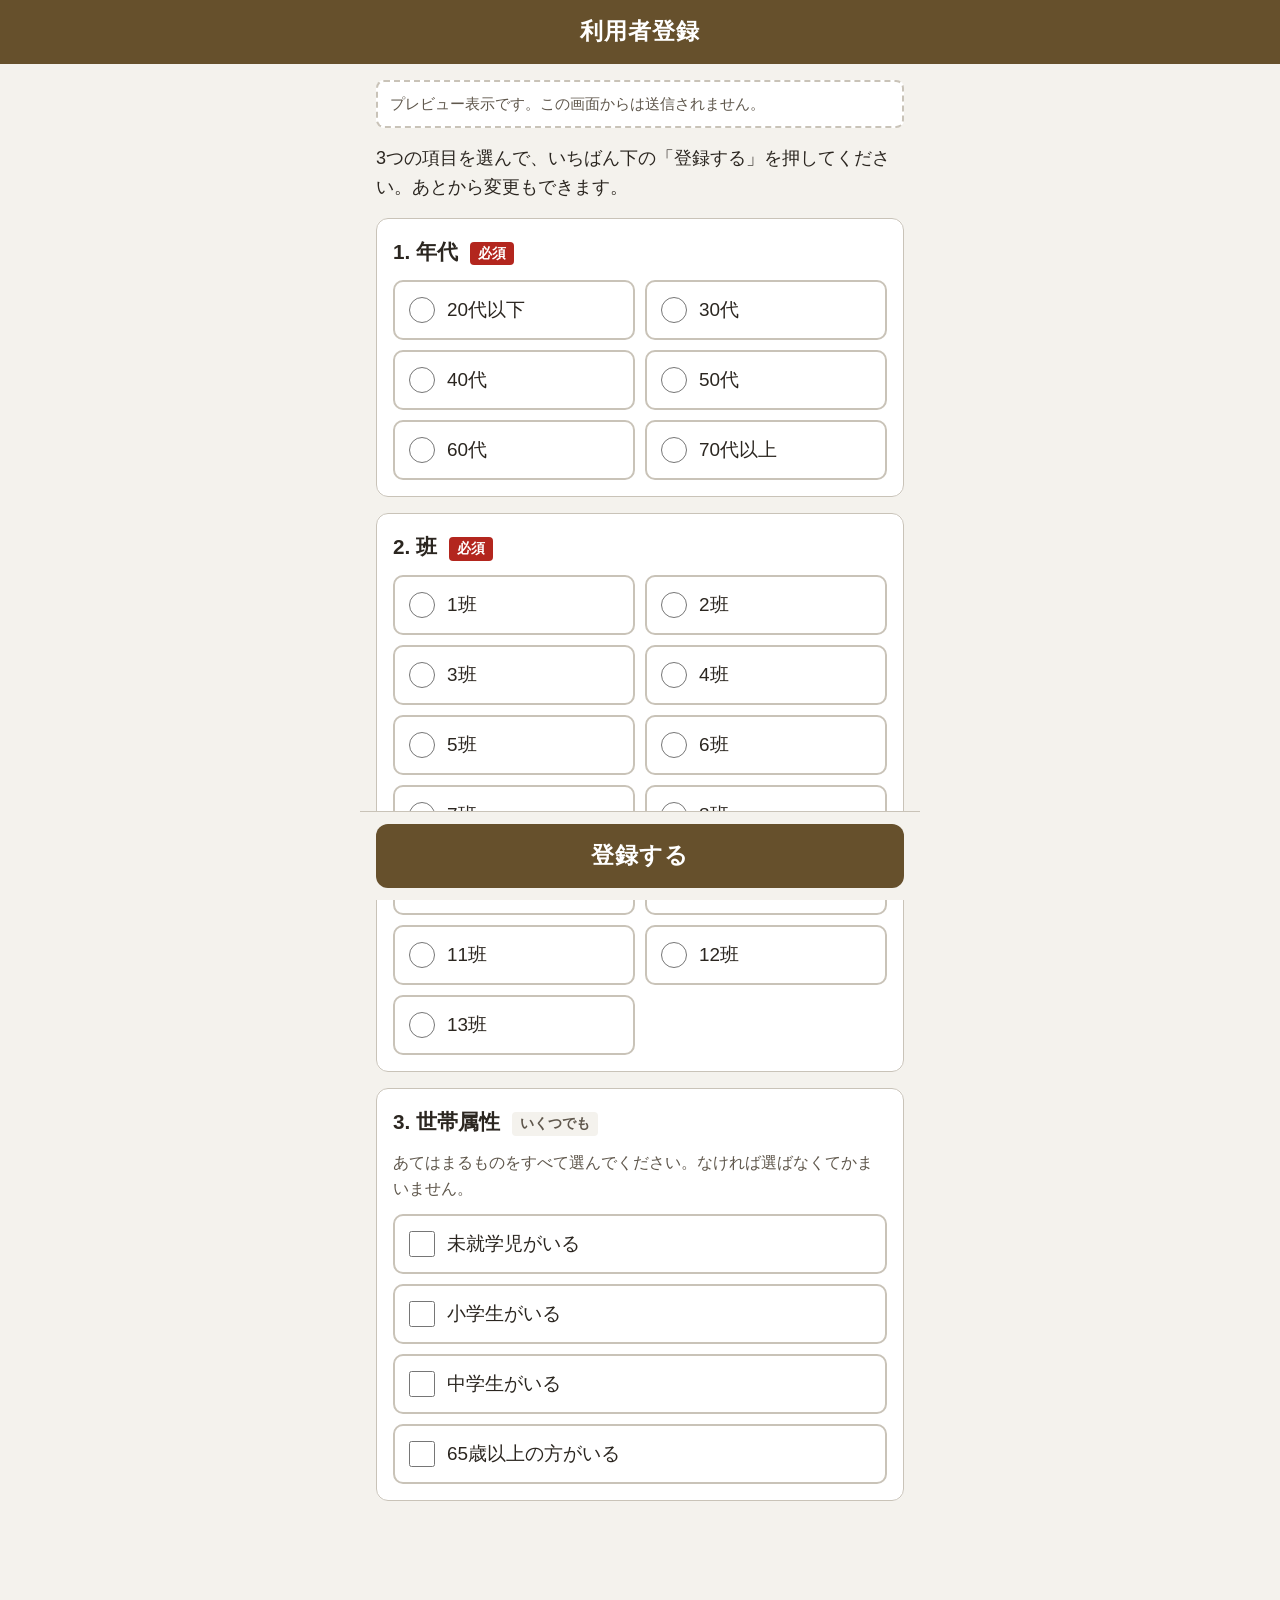
==== index.html @ 04832613 "利用者登録フォームを追加" ====
<!DOCTYPE html>
<html lang="ja">
<head>
  <meta charset="utf-8">
  <meta name="viewport" content="width=device-width, initial-scale=1, viewport-fit=cover">
  <meta name="robots" content="noindex">
  <title>利用者登録</title>
  <link rel="stylesheet" href="style.css">
</head>
<body>
  <header class="header">
    <h1>利用者登録</h1>
  </header>

  <main class="main">
    <p id="preview-banner" class="banner" hidden>プレビュー表示です。この画面からは送信されません。</p>
    <p id="loading" class="status">読み込み中です…</p>
    <p id="fatal" class="status status-error" role="alert" hidden></p>

    <form id="form" novalidate hidden>
      <p class="lead">3つの項目を選んで、いちばん下の「登録する」を押してください。あとから変更もできます。</p>

      <fieldset class="field" id="field-age">
        <legend>1. 年代 <span class="tag tag-required">必須</span></legend>
        <div class="choices choices-2col">
          <label class="choice"><input type="radio" name="age" value="20代以下"><span>20代以下</span></label>
          <label class="choice"><input type="radio" name="age" value="30代"><span>30代</span></label>
          <label class="choice"><input type="radio" name="age" value="40代"><span>40代</span></label>
          <label class="choice"><input type="radio" name="age" value="50代"><span>50代</span></label>
          <label class="choice"><input type="radio" name="age" value="60代"><span>60代</span></label>
          <label class="choice"><input type="radio" name="age" value="70代以上"><span>70代以上</span></label>
        </div>
        <p class="field-error" id="error-age" hidden></p>
      </fieldset>

      <fieldset class="field" id="field-han">
        <legend>2. 班 <span class="tag tag-required">必須</span></legend>
        <!-- 選択肢は config.js の HAN_OPTIONS から作られます -->
        <div class="choices choices-2col" id="han-choices"></div>
        <p class="field-error" id="error-han" hidden></p>
      </fieldset>

      <fieldset class="field" id="field-household">
        <legend>3. 世帯属性 <span class="tag">いくつでも</span></legend>
        <p class="hint">あてはまるものをすべて選んでください。なければ選ばなくてかまいません。</p>
        <div class="choices">
          <label class="choice"><input type="checkbox" name="household" value="preschool"><span>未就学児がいる</span></label>
          <label class="choice"><input type="checkbox" name="household" value="elementary"><span>小学生がいる</span></label>
          <label class="choice"><input type="checkbox" name="household" value="juniorHigh"><span>中学生がいる</span></label>
          <label class="choice"><input type="checkbox" name="household" value="senior"><span>65歳以上の方がいる</span></label>
        </div>
      </fieldset>


      <div class="submit-bar">
        <p id="form-error" class="form-error" role="alert" hidden></p>
        <button type="submit" id="submit" class="button">登録する</button>
      </div>
    </form>

    <section id="done" class="done" hidden>
      <p class="done-mark" aria-hidden="true">✓</p>
      <h2 id="done-title" tabindex="-1">登録ありがとうございました</h2>
      <p id="done-note" class="done-note"></p>
      <button type="button" id="close" class="button">閉じる</button>
    </section>
  </main>

  <script charset="utf-8" src="https://static.line-scdn.net/liff/edge/2/sdk.js"></script>
  <script src="config.js"></script>
  <script src="app.js"></script>
</body>
</html>
---- style.css ----
:root {
  color-scheme: light;
  --bg: #f4f2ed;
  --surface: #ffffff;
  --text: #2b2620;
  --text-sub: #5f574c;
  --line: #c9c3b8;
  --accent: #66502c;
  --accent-soft: #f1ebdf;
  --error: #b3261e;
  --error-soft: #fdeceb;
}

* {
  box-sizing: border-box;
}

html {
  font-size: 18px;
  -webkit-text-size-adjust: 100%;
}

body {
  margin: 0;
  background: var(--bg);
  color: var(--text);
  font-family: -apple-system, BlinkMacSystemFont, "Hiragino Sans", "Noto Sans JP", "Yu Gothic", sans-serif;
  line-height: 1.6;
}

[hidden] {
  display: none !important;
}

.header {
  background: var(--accent);
  color: #fff;
  padding: 14px 16px;
  padding-top: calc(14px + env(safe-area-inset-top));
}

.header h1 {
  margin: 0;
  font-size: 1.25rem;
  text-align: center;
  letter-spacing: 0.05em;
}

.main {
  max-width: 560px;
  margin: 0 auto;
  padding: 16px 16px 0;
}

.banner {
  margin: 0 0 16px;
  padding: 10px 12px;
  border: 2px dashed var(--line);
  border-radius: 8px;
  background: var(--surface);
  color: var(--text-sub);
  font-size: 0.85rem;
}

.status {
  margin: 48px 0;
  text-align: center;
  color: var(--text-sub);
}

.status-error {
  padding: 16px;
  border-radius: 10px;
  background: var(--error-soft);
  color: var(--error);
  font-weight: 700;
  text-align: left;
}

.lead {
  margin: 0 0 16px;
}

.field {
  min-width: 0;
  margin: 0 0 16px;
  padding: 16px;
  border: 1px solid var(--line);
  border-radius: 12px;
  background: var(--surface);
}

.field legend {
  float: left;
  width: 100%;
  margin: 0 0 12px;
  padding: 0;
  font-size: 1.15rem;
  font-weight: 700;
}

.field legend + * {
  clear: both;
}

.field.has-error {
  border: 2px solid var(--error);
}

.tag {
  display: inline-block;
  margin-left: 6px;
  padding: 1px 8px;
  border-radius: 4px;
  background: var(--bg);
  color: var(--text-sub);
  font-size: 0.75rem;
  font-weight: 700;
  vertical-align: middle;
}

.tag-required {
  background: var(--error);
  color: #fff;
}

.hint {
  margin: 0 0 12px;
  color: var(--text-sub);
  font-size: 0.9rem;
}

.choices {
  display: grid;
  gap: 10px;
}

.choices-2col {
  grid-template-columns: 1fr 1fr;
}

.choice {
  display: flex;
  align-items: center;
  gap: 12px;
  min-height: 60px;
  padding: 10px 14px;
  border: 2px solid var(--line);
  border-radius: 10px;
  background: var(--surface);
  font-size: 1.05rem;
  cursor: pointer;
  -webkit-tap-highlight-color: transparent;
}

.choice input {
  flex: none;
  width: 26px;
  height: 26px;
  margin: 0;
  accent-color: var(--accent);
}

.choice:has(input:checked) {
  border-color: var(--accent);
  background: var(--accent-soft);
  font-weight: 700;
}

.choice:has(input:focus-visible) {
  outline: 3px solid var(--accent);
  outline-offset: 2px;
}

.field-error {
  margin: 12px 0 0;
  color: var(--error);
  font-weight: 700;
}

.submit-bar {
  position: sticky;
  bottom: 0;
  margin: 0 -16px;
  padding: 12px 16px;
  padding-bottom: calc(12px + env(safe-area-inset-bottom));
  border-top: 1px solid var(--line);
  background: var(--bg);
}

.form-error {
  margin: 0 0 10px;
  padding: 10px 12px;
  border-radius: 8px;
  background: var(--error-soft);
  color: var(--error);
  font-weight: 700;
}

.button {
  display: block;
  width: 100%;
  min-height: 64px;
  border: 0;
  border-radius: 12px;
  background: var(--accent);
  color: #fff;
  font: inherit;
  font-size: 1.25rem;
  font-weight: 700;
  letter-spacing: 0.05em;
  cursor: pointer;
}

.button:disabled {
  background: #9a9184;
  cursor: default;
}

.button:focus-visible {
  outline: 3px solid var(--text);
  outline-offset: 2px;
}

.done {
  padding: 40px 0;
  text-align: center;
}

.done-mark {
  width: 72px;
  height: 72px;
  margin: 0 auto 16px;
  border-radius: 50%;
  background: var(--accent);
  color: #fff;
  font-size: 2.4rem;
  line-height: 72px;
}

.done h2 {
  margin: 0 0 12px;
  font-size: 1.35rem;
  outline: none;
}

.done-note {
  margin: 0 0 32px;
  color: var(--text-sub);
}
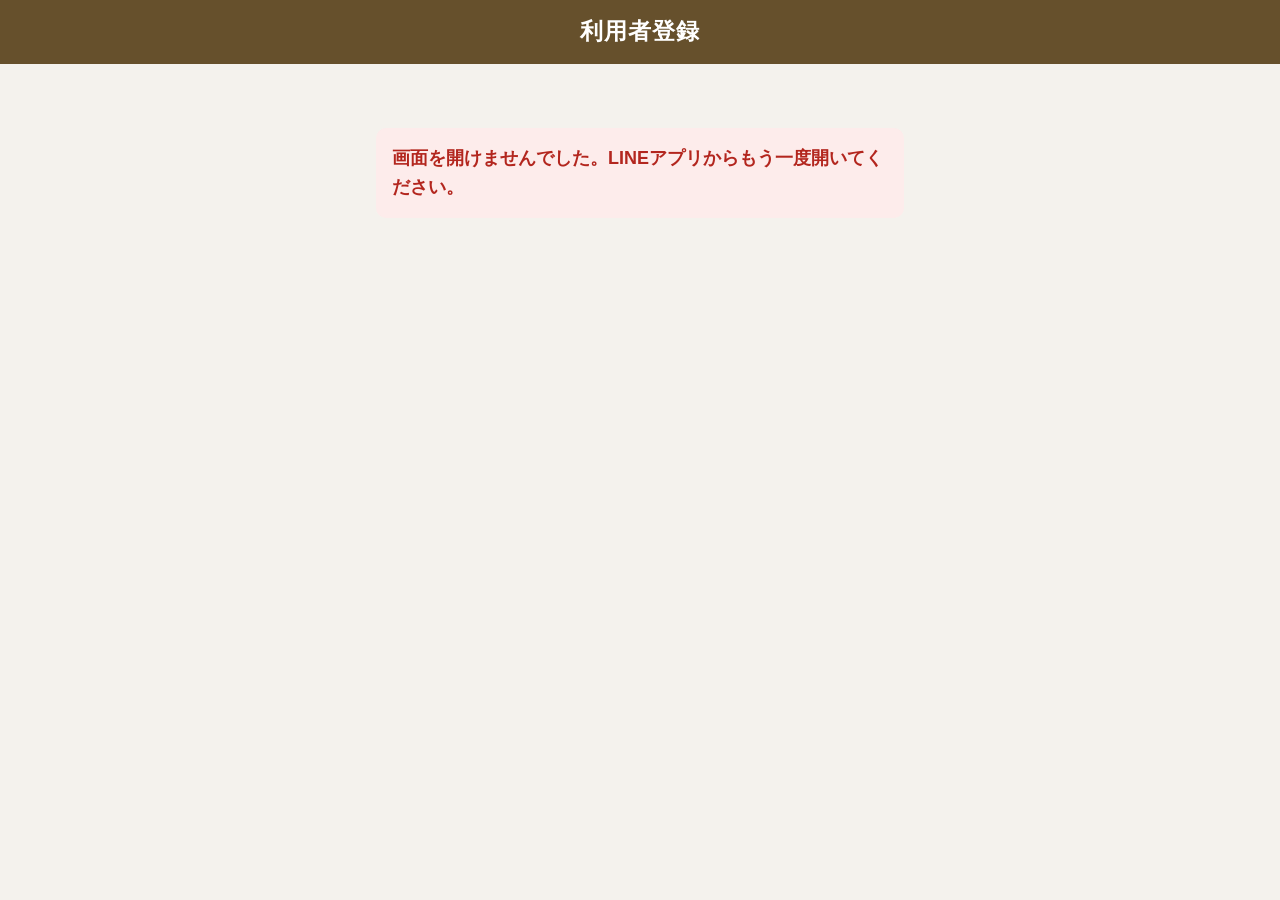
==== commit d97b61ad: "配信管理画面と登録内容の表示を追加 - 配信管理画面(属性別配信・テスト送信・画像最大4枚・配信履歴)を追加 - 登録フォームを開いたときに前回の登録内容を表示 - テスト送信・属性抽出・multic" ====
--- a/index.html
+++ b/index.html
@@ -18,7 +18,7 @@
     <p id="fatal" class="status status-error" role="alert" hidden></p>
 
     <form id="form" novalidate hidden>
-      <p class="lead">3つの項目を選んで、いちばん下の「登録する」を押してください。あとから変更もできます。</p>
+      <p class="lead" id="lead">3つの項目を選んで、いちばん下の「登録する」を押してください。あとから変更もできます。</p>
 
       <fieldset class="field" id="field-age">
         <legend>1. 年代 <span class="tag tag-required">必須</span></legend>
